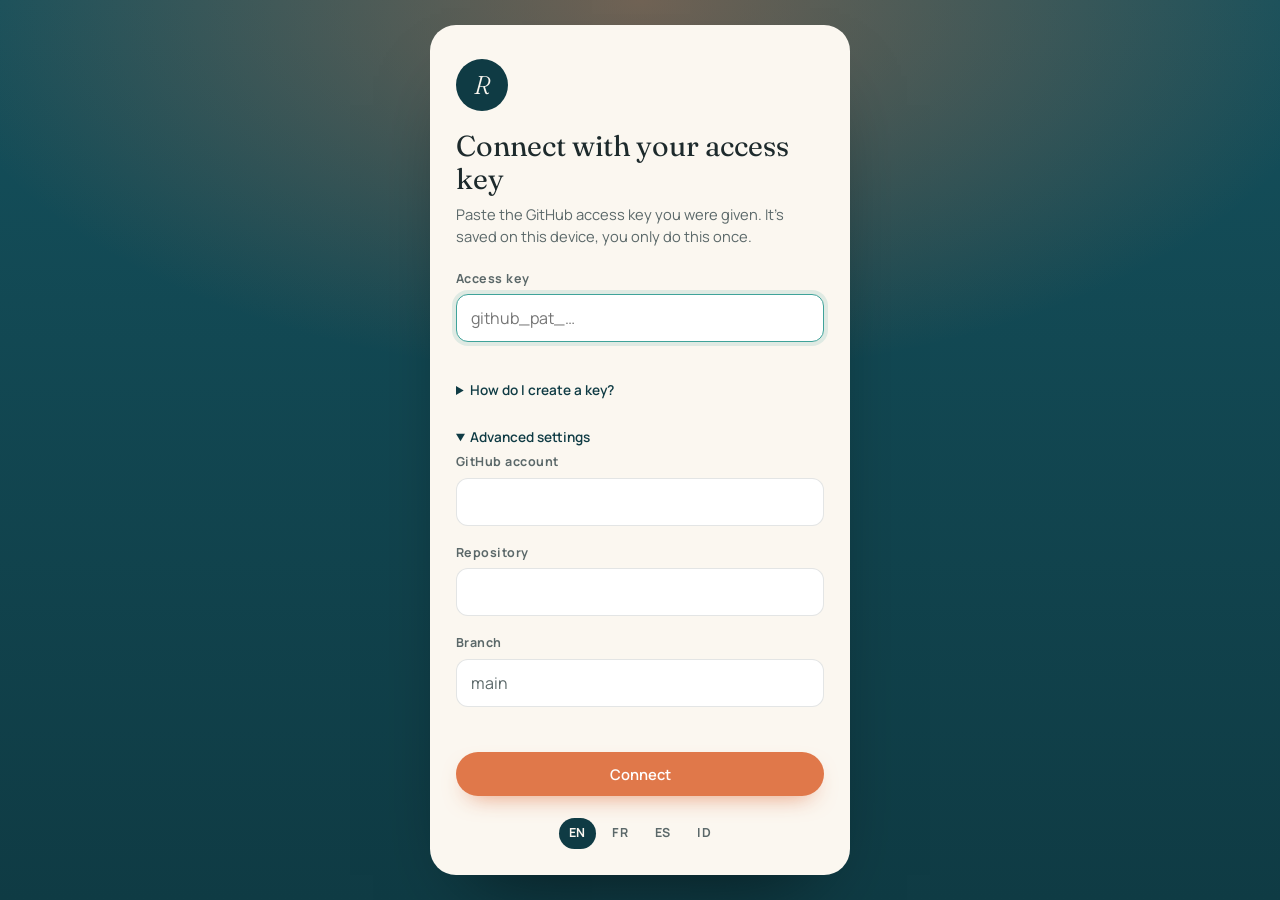
==== admin/index.html @ 3f1c8d72 "Add /admin: visual editor for all site content in 4 languages - admin/ page (mobile-first, EN/FR/ES/" ====
<!doctype html>
<html lang="en">
<head>
  <meta charset="utf-8">
  <meta name="viewport" content="width=device-width, initial-scale=1, viewport-fit=cover">
  <meta name="robots" content="noindex, nofollow">
  <meta name="theme-color" content="#0f3b44">
  <title>Ratus Villa · Admin</title>
  <link rel="icon" href="data:image/svg+xml,<svg xmlns='http://www.w3.org/2000/svg' viewBox='0 0 100 100'><circle cx='50' cy='50' r='48' fill='%23e0784a'/><text x='50' y='66' font-size='48' text-anchor='middle' fill='%23fff' font-family='Georgia'>R</text></svg>">
  <link rel="preconnect" href="https://fonts.googleapis.com">
  <link rel="preconnect" href="https://fonts.gstatic.com" crossorigin>
  <link href="https://fonts.googleapis.com/css2?family=Fraunces:ital,opsz,wght@0,9..144,300;0,9..144,400;1,9..144,300&family=Manrope:wght@400;500;600;700&display=swap" rel="stylesheet">
  <link rel="stylesheet" href="admin.css">
</head>
<body>
  <div id="app" class="app-loading">
    <div class="splash"><span class="splash__mark">R</span><span class="splash__bar"></span></div>
  </div>

  <!-- Icônes propres à l'admin (les icônes du site sont chargées depuis ../index.html) -->
  <svg width="0" height="0" style="position:absolute" aria-hidden="true">
    <symbol id="a-home" viewBox="0 0 24 24"><g fill="none" stroke="currentColor" stroke-width="1.7" stroke-linecap="round" stroke-linejoin="round"><path d="M3 11l9-7 9 7v9a1 1 0 0 1-1 1h-5v-6H9v6H4a1 1 0 0 1-1-1z"/></g></symbol>
    <symbol id="a-hand" viewBox="0 0 24 24"><g fill="none" stroke="currentColor" stroke-width="1.7" stroke-linecap="round" stroke-linejoin="round"><path d="M7 11V6a1.5 1.5 0 0 1 3 0v4M10 10V4.5a1.5 1.5 0 0 1 3 0V10M13 10V5.5a1.5 1.5 0 0 1 3 0V12M16 9.5a1.5 1.5 0 0 1 3 0V15a6 6 0 0 1-6 6h-1a6 6 0 0 1-5-2.7L4.2 14a1.5 1.5 0 0 1 2.5-1.7L8 14"/></g></symbol>
    <symbol id="a-villa" viewBox="0 0 24 24"><g fill="none" stroke="currentColor" stroke-width="1.7" stroke-linecap="round" stroke-linejoin="round"><path d="M2 21h20M4 21V10l8-6 8 6v11M9 21v-6h6v6"/></g></symbol>
    <symbol id="a-images" viewBox="0 0 24 24"><g fill="none" stroke="currentColor" stroke-width="1.7" stroke-linecap="round" stroke-linejoin="round"><rect x="3" y="5" width="14" height="12" rx="2"/><path d="M7 21h12a2 2 0 0 0 2-2V9M3 14l4-4 4 4 2-2 4 4"/><circle cx="12.5" cy="8.5" r="1.2"/></g></symbol>
    <symbol id="a-grid" viewBox="0 0 24 24"><g fill="none" stroke="currentColor" stroke-width="1.7"><rect x="3" y="3" width="8" height="8" rx="2"/><rect x="13" y="3" width="8" height="8" rx="2"/><rect x="3" y="13" width="8" height="8" rx="2"/><rect x="13" y="13" width="8" height="8" rx="2"/></g></symbol>
    <symbol id="a-chat" viewBox="0 0 24 24"><g fill="none" stroke="currentColor" stroke-width="1.7" stroke-linecap="round" stroke-linejoin="round"><path d="M4 5h16v11H9l-5 4z"/></g></symbol>
    <symbol id="a-menu" viewBox="0 0 24 24"><path fill="none" stroke="currentColor" stroke-width="1.8" stroke-linecap="round" d="M4 7h16M4 12h16M4 17h10"/></symbol>
    <symbol id="a-gear" viewBox="0 0 24 24"><g fill="none" stroke="currentColor" stroke-width="1.7" stroke-linecap="round" stroke-linejoin="round"><circle cx="12" cy="12" r="3"/><path d="M19.4 15a1.7 1.7 0 0 0 .3 1.8l.1.1a2 2 0 1 1-2.8 2.8l-.1-.1a1.7 1.7 0 0 0-1.8-.3 1.7 1.7 0 0 0-1 1.5V21a2 2 0 1 1-4 0v-.1a1.7 1.7 0 0 0-1.1-1.5 1.7 1.7 0 0 0-1.8.3l-.1.1a2 2 0 1 1-2.8-2.8l.1-.1a1.7 1.7 0 0 0 .3-1.8 1.7 1.7 0 0 0-1.5-1H3a2 2 0 1 1 0-4h.1a1.7 1.7 0 0 0 1.5-1.1 1.7 1.7 0 0 0-.3-1.8l-.1-.1a2 2 0 1 1 2.8-2.8l.1.1a1.7 1.7 0 0 0 1.8.3H9a1.7 1.7 0 0 0 1-1.5V3a2 2 0 1 1 4 0v.1a1.7 1.7 0 0 0 1 1.5 1.7 1.7 0 0 0 1.8-.3l.1-.1a2 2 0 1 1 2.8 2.8l-.1.1a1.7 1.7 0 0 0-.3 1.8V9a1.7 1.7 0 0 0 1.5 1H21a2 2 0 1 1 0 4h-.1a1.7 1.7 0 0 0-1.5 1z"/></g></symbol>
    <symbol id="a-eye" viewBox="0 0 24 24"><g fill="none" stroke="currentColor" stroke-width="1.7" stroke-linecap="round" stroke-linejoin="round"><path d="M2 12s3.6-7 10-7 10 7 10 7-3.6 7-10 7S2 12 2 12z"/><circle cx="12" cy="12" r="3"/></g></symbol>
    <symbol id="a-rocket" viewBox="0 0 24 24"><g fill="none" stroke="currentColor" stroke-width="1.7" stroke-linecap="round" stroke-linejoin="round"><path d="M5 15c-1.5 1.3-2 5-2 5s3.7-.5 5-2M9 15l-3-3c1-4.5 5.5-9 12-9 0 6.5-4.5 11-9 12z"/><circle cx="14.5" cy="9.5" r="1.5"/></g></symbol>
    <symbol id="a-up" viewBox="0 0 24 24"><path fill="none" stroke="currentColor" stroke-width="2" stroke-linecap="round" stroke-linejoin="round" d="M6 15l6-6 6 6"/></symbol>
    <symbol id="a-down" viewBox="0 0 24 24"><path fill="none" stroke="currentColor" stroke-width="2" stroke-linecap="round" stroke-linejoin="round" d="M6 9l6 6 6-6"/></symbol>
    <symbol id="a-left" viewBox="0 0 24 24"><path fill="none" stroke="currentColor" stroke-width="2" stroke-linecap="round" stroke-linejoin="round" d="M15 6l-6 6 6 6"/></symbol>
    <symbol id="a-right" viewBox="0 0 24 24"><path fill="none" stroke="currentColor" stroke-width="2" stroke-linecap="round" stroke-linejoin="round" d="M9 6l6 6-6 6"/></symbol>
    <symbol id="a-trash" viewBox="0 0 24 24"><g fill="none" stroke="currentColor" stroke-width="1.7" stroke-linecap="round" stroke-linejoin="round"><path d="M4 7h16M10 11v6M14 11v6M6 7l1 13h10l1-13M9 7V4h6v3"/></g></symbol>
    <symbol id="a-copy" viewBox="0 0 24 24"><g fill="none" stroke="currentColor" stroke-width="1.7" stroke-linejoin="round"><rect x="8" y="8" width="12" height="12" rx="2"/><path d="M16 8V5a1 1 0 0 0-1-1H5a1 1 0 0 0-1 1v10a1 1 0 0 0 1 1h3"/></g></symbol>
    <symbol id="a-plus" viewBox="0 0 24 24"><path fill="none" stroke="currentColor" stroke-width="2" stroke-linecap="round" d="M12 5v14M5 12h14"/></symbol>
    <symbol id="a-upload" viewBox="0 0 24 24"><g fill="none" stroke="currentColor" stroke-width="1.8" stroke-linecap="round" stroke-linejoin="round"><path d="M12 16V4M7 9l5-5 5 5M4 16v3a1 1 0 0 0 1 1h14a1 1 0 0 0 1-1v-3"/></g></symbol>
    <symbol id="a-translate" viewBox="0 0 24 24"><g fill="none" stroke="currentColor" stroke-width="1.7" stroke-linecap="round" stroke-linejoin="round"><path d="M4 5h8M8 3v2M6 5c0 4 2.5 7 6 8M10 5c-.5 3.5-3 6.5-6 8M13 21l4-9 4 9M14.5 18h5"/></g></symbol>
    <symbol id="a-x" viewBox="0 0 24 24"><path fill="none" stroke="currentColor" stroke-width="2" stroke-linecap="round" d="M6 6l12 12M18 6L6 18"/></symbol>
    <symbol id="a-check" viewBox="0 0 24 24"><path fill="none" stroke="currentColor" stroke-width="2.2" stroke-linecap="round" stroke-linejoin="round" d="M5 12.5l4.5 4.5L19 7"/></symbol>
    <symbol id="a-edit" viewBox="0 0 24 24"><g fill="none" stroke="currentColor" stroke-width="1.7" stroke-linecap="round" stroke-linejoin="round"><path d="M4 20h4L19 9l-4-4L4 16z"/><path d="M13.5 6.5l4 4"/></g></symbol>
    <symbol id="a-ext" viewBox="0 0 24 24"><g fill="none" stroke="currentColor" stroke-width="1.8" stroke-linecap="round" stroke-linejoin="round"><path d="M14 4h6v6M20 4l-9 9M18 14v5a1 1 0 0 1-1 1H5a1 1 0 0 1-1-1V7a1 1 0 0 1 1-1h5"/></g></symbol>
    <symbol id="a-out" viewBox="0 0 24 24"><g fill="none" stroke="currentColor" stroke-width="1.8" stroke-linecap="round" stroke-linejoin="round"><path d="M15 4h4a1 1 0 0 1 1 1v14a1 1 0 0 1-1 1h-4M10 17l5-5-5-5M15 12H3"/></g></symbol>
    <symbol id="a-moon" viewBox="0 0 24 24"><path fill="none" stroke="currentColor" stroke-width="1.7" stroke-linejoin="round" d="M20 14.5A8 8 0 1 1 9.5 4a6.5 6.5 0 0 0 10.5 10.5z"/></symbol>
    <symbol id="a-cart" viewBox="0 0 24 24"><g fill="none" stroke="currentColor" stroke-width="1.7" stroke-linecap="round" stroke-linejoin="round"><path d="M3 4h2l2.5 11h11L21 7H6.2"/><circle cx="9" cy="19.5" r="1.3"/><circle cx="17" cy="19.5" r="1.3"/></g></symbol>
  </svg>

  <script src="admin-i18n.js"></script>
  <script src="admin.js"></script>
</body>
</html>
---- admin/admin.css ----
/* ==========================================================================
   RATUS VILLA — Admin
   ========================================================================== */
:root {
  --cream: #fbf7f0; --sand: #f2e9dc; --sand-2: #e8dccb; --line: rgba(29,42,44,.12);
  --ink: #1d2a2c; --ink-soft: #5b6869; --ocean: #0f3b44; --ocean-2: #14505c; --lagoon: #3fa39a;
  --sunset: #e0784a; --gold: #c9a46a; --danger: #c2453a; --ok: #2f9e6e; --wa: #25d366;
  --serif: "Fraunces", Georgia, serif; --sans: "Manrope", system-ui, -apple-system, "Segoe UI", sans-serif;
  --ease: cubic-bezier(.22,.8,.24,1); --r: 18px; --r-sm: 12px;
  --head-h: 64px; --side-w: 264px;
}
*, *::before, *::after { box-sizing: border-box; }
html, body { margin: 0; }
body { font-family: var(--sans); font-size: 15px; line-height: 1.5; color: var(--ink); background: var(--sand); -webkit-font-smoothing: antialiased; }
button, input, textarea, select { font: inherit; color: inherit; }
button { cursor: pointer; background: none; border: 0; padding: 0; }
a { color: inherit; }
.ico { width: 20px; height: 20px; flex: none; }
[hidden] { display: none !important; }

/* ---------- splash ---------- */
.splash { position: fixed; inset: 0; display: grid; place-items: center; align-content: center; gap: 18px; background: var(--ocean); }
.splash__mark { width: 64px; height: 64px; border-radius: 50%; display: grid; place-items: center; border: 1px solid var(--gold); color: var(--cream); font: italic 300 2rem var(--serif); }
.splash__bar { width: 120px; height: 2px; background: rgba(255,255,255,.15); position: relative; overflow: hidden; border-radius: 2px; }
.splash__bar::after { content: ""; position: absolute; inset: 0; width: 40%; background: var(--gold); animation: bar 1.1s ease-in-out infinite; }
@keyframes bar { from { transform: translateX(-100%); } to { transform: translateX(250%); } }

/* ---------- buttons ---------- */
.btn { display: inline-flex; align-items: center; justify-content: center; gap: 8px; min-height: 44px; padding: 0 18px; border-radius: 999px; font-weight: 600; font-size: .92rem; transition: transform .25s var(--ease), background .25s, box-shadow .25s, opacity .2s; white-space: nowrap; }
.btn:active { transform: scale(.97); }
.btn:disabled { opacity: .45; cursor: not-allowed; }
.btn--primary { background: var(--sunset); color: #fff; box-shadow: 0 10px 24px -12px rgba(224,120,74,.9); }
.btn--primary:hover:not(:disabled) { background: #d26a3d; }
.btn--dark { background: var(--ocean); color: var(--cream); }
.btn--dark:hover:not(:disabled) { background: var(--ocean-2); }
.btn--ghost { border: 1px solid var(--line); background: #fff; }
.btn--ghost:hover:not(:disabled) { border-color: var(--ocean); }
.btn--soft { background: var(--sand); }
.btn--soft:hover:not(:disabled) { background: var(--sand-2); }
.btn--danger { color: var(--danger); border: 1px solid rgba(194,69,58,.3); background: #fff; }
.btn--sm { min-height: 36px; padding: 0 14px; font-size: .84rem; }
.btn--block { width: 100%; }
.iconbtn { width: 38px; height: 38px; border-radius: 50%; display: grid; place-items: center; color: var(--ink-soft); transition: background .2s, color .2s; }
.iconbtn:hover:not(:disabled) { background: var(--sand); color: var(--ink); }
.iconbtn:disabled { opacity: .3; cursor: default; }
.iconbtn--danger:hover:not(:disabled) { background: #fbe9e6; color: var(--danger); }
.iconbtn .ico { width: 18px; height: 18px; }

/* ---------- login ---------- */
.login { min-height: 100vh; min-height: 100svh; display: grid; place-items: center; padding: 24px 16px; background: radial-gradient(80% 60% at 50% 0%, rgba(224,120,74,.45), transparent 70%), linear-gradient(180deg, var(--ocean-2), var(--ocean)); }
.login__card { width: min(100%, 420px); background: var(--cream); border-radius: 26px; padding: 34px 26px 26px; box-shadow: 0 40px 80px -40px rgba(0,0,0,.6); animation: rise .7s var(--ease) both; }
@keyframes rise { from { opacity: 0; transform: translateY(24px) scale(.98); } to { opacity: 1; transform: none; } }
.login__mark { width: 52px; height: 52px; border-radius: 50%; display: grid; place-items: center; background: var(--ocean); color: var(--cream); font: italic 300 1.6rem var(--serif); margin-bottom: 18px; }
.login h1 { font: 400 1.8rem/1.15 var(--serif); margin: 0 0 8px; }
.login p.sub { color: var(--ink-soft); margin: 0 0 22px; font-size: .92rem; }
.login form { display: grid; gap: 14px; }
.login .err { color: var(--danger); font-size: .88rem; min-height: 1.2em; margin: 0; }
.login details { font-size: .85rem; color: var(--ink-soft); }
.login details summary { cursor: pointer; font-weight: 600; color: var(--ocean); padding: 6px 0; }
.login__langs { display: flex; justify-content: center; gap: 6px; margin-top: 22px; }
.login__langs button { padding: 6px 10px; border-radius: 999px; font-size: .78rem; font-weight: 700; letter-spacing: .06em; color: var(--ink-soft); }
.login__langs button.is-on { background: var(--ocean); color: var(--cream); }
.check { display: flex; align-items: center; gap: 10px; font-size: .9rem; cursor: pointer; }
.check input { width: 18px; height: 18px; accent-color: var(--ocean); }

/* ---------- inputs ---------- */
.input, .textarea, .select { width: 100%; border: 1px solid var(--line); background: #fff; border-radius: var(--r-sm); padding: 11px 14px; font-size: 1rem; transition: border-color .2s, box-shadow .2s; }
.textarea { resize: vertical; min-height: 84px; line-height: 1.5; }
.input:focus, .textarea:focus, .select:focus { outline: none; border-color: var(--lagoon); box-shadow: 0 0 0 4px rgba(63,163,154,.15); }
.input--invalid { border-color: var(--danger) !important; }
.lbl { display: block; font-size: .78rem; font-weight: 700; letter-spacing: .04em; color: var(--ink-soft); margin-bottom: 6px; }

/* ---------- layout ---------- */
.shell { min-height: 100vh; }
.head { position: sticky; top: 0; z-index: 50; height: var(--head-h); display: flex; align-items: center; gap: 10px; padding: 0 14px; background: rgba(251,247,240,.92); backdrop-filter: blur(14px); -webkit-backdrop-filter: blur(14px); border-bottom: 1px solid var(--line); }
.head__brand { display: flex; align-items: center; gap: 10px; min-width: 0; }
.head__mark { width: 36px; height: 36px; border-radius: 50%; display: grid; place-items: center; background: var(--ocean); color: var(--cream); font: italic 300 1.15rem var(--serif); flex: none; }
.head__title { font: 400 1.1rem var(--serif); white-space: nowrap; overflow: hidden; text-overflow: ellipsis; }
.head__menu { display: none; }
.head__spacer { flex: 1; }
.head__status { font-size: .78rem; color: var(--ink-soft); display: flex; align-items: center; gap: 6px; white-space: nowrap; }
.head__status i { width: 8px; height: 8px; border-radius: 50%; background: var(--ok); }
.head__status.is-dirty i { background: var(--sunset); box-shadow: 0 0 0 4px rgba(224,120,74,.18); animation: pulse 1.8s infinite; }
@keyframes pulse { 50% { box-shadow: 0 0 0 7px rgba(224,120,74,0); } }
.publish { position: relative; }
.publish .dot { position: absolute; top: -3px; right: -3px; width: 12px; height: 12px; border-radius: 50%; background: var(--gold); border: 2px solid var(--cream); }

.langbar { position: sticky; top: var(--head-h); z-index: 40; display: flex; align-items: center; gap: 8px; padding: 10px 14px; background: var(--sand); border-bottom: 1px solid var(--line); overflow-x: auto; scrollbar-width: none; }
.langbar::-webkit-scrollbar { display: none; }
.langbar__lbl { font-size: .74rem; font-weight: 700; color: var(--ink-soft); letter-spacing: .05em; text-transform: uppercase; white-space: nowrap; }
.lpill { display: inline-flex; align-items: center; gap: 8px; padding: 7px 12px 7px 8px; border-radius: 999px; background: #fff; border: 1px solid var(--line); font-weight: 700; font-size: .82rem; white-space: nowrap; transition: background .25s, color .25s, border-color .25s; }
.lpill b { font-size: .7rem; letter-spacing: .08em; width: 26px; height: 26px; border-radius: 50%; display: grid; place-items: center; background: var(--sand); }
.lpill small { font-weight: 600; color: var(--ink-soft); font-size: .72rem; }
.lpill.is-on { background: var(--ocean); color: var(--cream); border-color: var(--ocean); }
.lpill.is-on b { background: var(--sunset); color: #fff; }
.lpill.is-on small { color: rgba(251,247,240,.7); }
.lpill .meter { width: 34px; height: 4px; border-radius: 4px; background: rgba(29,42,44,.12); overflow: hidden; }
.lpill.is-on .meter { background: rgba(255,255,255,.2); }
.lpill .meter span { display: block; height: 100%; background: var(--lagoon); border-radius: 4px; transition: width .5s var(--ease); }

.body { display: grid; grid-template-columns: var(--side-w) minmax(0, 1fr); }
.side { position: sticky; top: calc(var(--head-h) + 55px); align-self: start; height: calc(100vh - var(--head-h) - 55px); overflow-y: auto; padding: 16px 10px 30px; }
.nav__item { width: 100%; display: flex; align-items: center; gap: 12px; padding: 10px 12px; border-radius: 14px; font-weight: 600; font-size: .92rem; color: var(--ink-soft); text-align: left; transition: background .2s, color .2s; }
.nav__item .ico { width: 20px; height: 20px; }
.nav__item:hover { background: rgba(255,255,255,.6); color: var(--ink); }
.nav__item.is-on { background: #fff; color: var(--ocean); box-shadow: 0 6px 18px -12px rgba(15,59,68,.5); }
.nav__item.is-on .ico { color: var(--sunset); }
.nav__sep { height: 1px; background: var(--line); margin: 10px 12px; }
.nav__foot { padding: 14px 12px 0; display: grid; gap: 8px; }

.main { padding: 22px 22px 120px; min-width: 0; }
.sec-head { margin: 4px 0 18px; animation: fadeUp .5s var(--ease) both; }
.sec-head h2 { font: 400 clamp(1.6rem, 4vw, 2.2rem)/1.1 var(--serif); margin: 0 0 6px; }
.sec-head p { margin: 0; color: var(--ink-soft); }
@keyframes fadeUp { from { opacity: 0; transform: translateY(12px); } to { opacity: 1; transform: none; } }
.card { background: var(--cream); border-radius: var(--r); padding: 20px; margin-bottom: 16px; box-shadow: 0 1px 0 rgba(29,42,44,.04), 0 12px 30px -24px rgba(15,59,68,.45); animation: fadeUp .5s var(--ease) both; }
.card:nth-of-type(2) { animation-delay: .04s; } .card:nth-of-type(3) { animation-delay: .08s; } .card:nth-of-type(4) { animation-delay: .12s; }
.card__title { display: flex; align-items: center; gap: 10px; font-weight: 700; font-size: .78rem; letter-spacing: .14em; text-transform: uppercase; color: var(--sunset); margin: 0 0 16px; }
.card__title::before { content: ""; width: 18px; height: 1px; background: currentColor; }
.card p.note { margin: -6px 0 14px; color: var(--ink-soft); font-size: .88rem; }
.grid2 { display: grid; grid-template-columns: repeat(2, minmax(0, 1fr)); gap: 0 16px; }
.grid4 { display: grid; grid-template-columns: repeat(4, minmax(0, 1fr)); gap: 0 12px; }

/* ---------- field ---------- */
.field { margin-bottom: 18px; }
.field:last-child { margin-bottom: 0; }
.field__top { display: flex; align-items: center; justify-content: space-between; gap: 10px; margin-bottom: 6px; flex-wrap: wrap; }
.field__top .lbl { margin: 0; }
.field__hint { font-size: .8rem; color: var(--ink-soft); margin-top: 6px; }
.field__foot { display: flex; align-items: center; justify-content: space-between; gap: 10px; margin-top: 8px; flex-wrap: wrap; }
.chips { display: inline-flex; gap: 4px; }
.chip { min-width: 34px; height: 24px; padding: 0 6px; border-radius: 999px; font-size: .68rem; font-weight: 800; letter-spacing: .06em; display: inline-flex; align-items: center; justify-content: center; gap: 4px; background: var(--sand); color: var(--ink-soft); transition: background .2s, color .2s; }
.chip::after { content: ""; width: 6px; height: 6px; border-radius: 50%; background: var(--ok); }
.chip.is-empty::after { background: var(--sunset); }
.chip.is-on { background: var(--ocean); color: var(--cream); }
.tr-btn { display: inline-flex; align-items: center; gap: 6px; font-size: .8rem; font-weight: 700; color: var(--ocean); padding: 6px 10px; border-radius: 999px; background: rgba(63,163,154,.12); transition: background .2s; }
.tr-btn:hover:not(:disabled) { background: rgba(63,163,154,.22); }
.tr-btn:disabled { opacity: .45; cursor: default; }
.tr-btn .ico { width: 16px; height: 16px; }
.tr-btn.is-busy .ico { animation: spin 1s linear infinite; }
@keyframes spin { to { transform: rotate(360deg); } }
.flash { animation: flash 1.2s var(--ease); }
@keyframes flash { 0% { box-shadow: 0 0 0 0 rgba(63,163,154,.5); background: #eefaf7; } 100% { box-shadow: 0 0 0 10px rgba(63,163,154,0); } }
.wa-row { display: flex; gap: 8px; }
.wa-row .input { flex: 1; }

/* ---------- media field ---------- */
.media-field { display: flex; gap: 14px; align-items: center; flex-wrap: wrap; }
.thumb { width: 140px; aspect-ratio: 4/3; border-radius: var(--r-sm); background: var(--sand-2) center/cover no-repeat; position: relative; overflow: hidden; flex: none; display: grid; place-items: center; color: var(--ink-soft); }
.thumb video, .thumb img { width: 100%; height: 100%; object-fit: cover; display: block; }
.thumb--new::after { content: "NEW"; position: absolute; top: 6px; left: 6px; font-size: .6rem; font-weight: 800; letter-spacing: .1em; background: var(--gold); color: #fff; padding: 2px 6px; border-radius: 6px; }
.media-field__btns { display: flex; gap: 8px; flex-wrap: wrap; }

/* ---------- photo grid ---------- */
.pgrid { display: grid; grid-template-columns: repeat(auto-fill, minmax(150px, 1fr)); gap: 12px; }
.ptile { position: relative; border-radius: 14px; overflow: hidden; background: var(--sand-2); aspect-ratio: 4/3; box-shadow: 0 10px 22px -18px rgba(15,59,68,.7); transition: transform .3s var(--ease), box-shadow .3s, opacity .2s; touch-action: manipulation; }
.ptile img { width: 100%; height: 100%; object-fit: cover; display: block; pointer-events: none; }
.ptile__n { position: absolute; top: 8px; left: 8px; min-width: 24px; height: 24px; border-radius: 12px; padding: 0 7px; display: grid; place-items: center; font-size: .72rem; font-weight: 800; background: rgba(251,247,240,.92); color: var(--ocean); }
.ptile:first-child .ptile__n { background: var(--sunset); color: #fff; }
.ptile__bar { position: absolute; left: 0; right: 0; bottom: 0; display: flex; justify-content: space-between; padding: 6px; background: linear-gradient(transparent, rgba(10,30,34,.7)); }
.ptile__bar .iconbtn { width: 32px; height: 32px; color: #fff; background: rgba(255,255,255,.14); }
.ptile__bar .iconbtn:hover:not(:disabled) { background: rgba(255,255,255,.3); color: #fff; }
.ptile__bar .iconbtn--danger:hover:not(:disabled) { background: var(--danger); }
.ptile.is-drag { opacity: .4; }
.ptile.is-over { transform: scale(1.04); box-shadow: 0 0 0 3px var(--lagoon); }
.ptile--add { display: grid; place-items: center; align-content: center; gap: 8px; border: 2px dashed rgba(15,59,68,.25); background: rgba(255,255,255,.5); color: var(--ocean); font-weight: 700; font-size: .85rem; box-shadow: none; cursor: pointer; transition: background .2s, border-color .2s; }
.ptile--add:hover { background: #fff; border-color: var(--lagoon); }
.ptile--add .ico { width: 28px; height: 28px; }
.ptile--alt-missing::before { content: "!"; position: absolute; top: 8px; right: 8px; width: 22px; height: 22px; border-radius: 50%; display: grid; place-items: center; background: var(--gold); color: #fff; font-weight: 800; font-size: .75rem; z-index: 1; }

/* ---------- list ---------- */
.list { display: grid; gap: 12px; }
.item { border: 1px solid var(--line); border-radius: 16px; background: #fff; overflow: hidden; transition: box-shadow .3s; }
.item.is-open { box-shadow: 0 16px 34px -26px rgba(15,59,68,.7); }
.item__head { display: flex; align-items: center; gap: 8px; padding: 8px 8px 8px 14px; cursor: pointer; user-select: none; }
.item__icon { width: 34px; height: 34px; border-radius: 10px; display: grid; place-items: center; background: var(--sand); color: var(--ocean); flex: none; }
.item__icon .ico { width: 18px; height: 18px; }
.item__title { flex: 1; min-width: 0; font-weight: 700; white-space: nowrap; overflow: hidden; text-overflow: ellipsis; }
.item__title small { display: block; font-weight: 500; color: var(--ink-soft); font-size: .8rem; overflow: hidden; text-overflow: ellipsis; }
.item__caret { transition: transform .3s var(--ease); color: var(--ink-soft); }
.item.is-open .item__caret { transform: rotate(180deg); }
.item__body { padding: 4px 16px 18px; border-top: 1px solid var(--line); display: none; }
.item.is-open .item__body { display: block; animation: fadeUp .35s var(--ease) both; padding-top: 16px; }
.item__tools { display: flex; gap: 2px; }
.item__tools--body { display: none; justify-content: flex-end; margin: -6px -6px 8px; }
.add-btn { margin-top: 12px; }

/* ---------- icon picker ---------- */
.ipick { display: inline-flex; align-items: center; gap: 10px; padding: 8px 14px 8px 8px; border: 1px solid var(--line); border-radius: 14px; background: #fff; font-weight: 600; font-size: .88rem; }
.ipick span.sw { width: 34px; height: 34px; border-radius: 10px; display: grid; place-items: center; background: var(--sand); color: var(--ocean); }
.ipop { display: grid; grid-template-columns: repeat(auto-fill, minmax(52px, 1fr)); gap: 8px; margin-top: 10px; padding: 12px; background: var(--sand); border-radius: 14px; }
.ipop button { aspect-ratio: 1; border-radius: 12px; display: grid; place-items: center; background: #fff; color: var(--ocean); transition: transform .2s var(--ease), background .2s; }
.ipop button:hover { transform: scale(1.08); }
.ipop button.is-on { background: var(--ocean); color: var(--cream); }

/* ---------- preview ---------- */
.preview { position: fixed; z-index: 80; top: 0; right: 0; bottom: 0; width: min(440px, 100%); background: var(--ocean); box-shadow: -30px 0 60px -30px rgba(0,0,0,.6); display: flex; flex-direction: column; transform: translateX(105%); transition: transform .55s var(--ease); }
.preview.is-open { transform: none; }
.preview__bar { display: flex; align-items: center; gap: 8px; padding: 10px 12px; color: var(--cream); }
.preview__bar b { flex: 1; font: 400 1.05rem var(--serif); }
.preview__bar .iconbtn { color: var(--cream); }
.preview__bar .iconbtn:hover { background: rgba(255,255,255,.12); color: #fff; }
.preview__frame { flex: 1; margin: 0 10px 10px; border-radius: 22px; overflow: hidden; background: #fff; position: relative; }
.preview__frame iframe { width: 100%; height: 100%; border: 0; display: block; }
.preview__langs { display: flex; gap: 4px; }
.preview__langs button { padding: 4px 8px; border-radius: 999px; font-size: .7rem; font-weight: 800; color: rgba(251,247,240,.65); }
.preview__langs button.is-on { background: var(--sunset); color: #fff; }
body.has-preview .main { padding-right: calc(440px + 22px); }

/* ---------- modal / toast ---------- */
.modal { position: fixed; inset: 0; z-index: 200; display: grid; place-items: center; padding: 16px; background: rgba(8,24,28,.55); backdrop-filter: blur(6px); animation: fade .25s ease both; }
@keyframes fade { from { opacity: 0; } }
.modal__card { width: min(100%, 440px); max-height: calc(100vh - 32px); overflow: auto; background: var(--cream); border-radius: 22px; padding: 24px; box-shadow: 0 40px 80px -30px rgba(0,0,0,.6); animation: rise .45s var(--ease) both; }
.modal__card h3 { font: 400 1.5rem/1.2 var(--serif); margin: 0 0 10px; }
.modal__card p { margin: 0 0 18px; color: var(--ink-soft); }
.modal__btns { display: flex; justify-content: flex-end; gap: 10px; flex-wrap: wrap; }
.steps { display: grid; gap: 10px; margin: 6px 0 18px; }
.step { display: flex; align-items: center; gap: 12px; font-weight: 600; color: var(--ink-soft); }
.step i { width: 26px; height: 26px; border-radius: 50%; display: grid; place-items: center; background: var(--sand); flex: none; font-style: normal; }
.step.is-run { color: var(--ink); } .step.is-run i::after { content: ""; width: 12px; height: 12px; border-radius: 50%; border: 2px solid var(--lagoon); border-right-color: transparent; animation: spin .8s linear infinite; }
.step.is-done { color: var(--ink); } .step.is-done i { background: var(--ok); color: #fff; }
.step.is-err i { background: var(--danger); color: #fff; }
.big-ok { width: 72px; height: 72px; border-radius: 50%; display: grid; place-items: center; background: var(--ok); color: #fff; margin: 4px auto 16px; animation: pop .6s var(--ease) both; }
.big-ok .ico { width: 36px; height: 36px; }
@keyframes pop { 0% { transform: scale(.4); opacity: 0; } 70% { transform: scale(1.1); } 100% { transform: none; opacity: 1; } }
.toasts { position: fixed; z-index: 300; left: 50%; bottom: 20px; transform: translateX(-50%); display: grid; gap: 8px; width: min(92vw, 420px); pointer-events: none; }
.toast { background: var(--ocean); color: var(--cream); padding: 12px 16px; border-radius: 14px; font-size: .9rem; font-weight: 600; box-shadow: 0 20px 40px -20px rgba(0,0,0,.6); animation: rise .4s var(--ease) both; }
.toast--err { background: var(--danger); }
.toast--ok { background: var(--ok); }

.drawer-backdrop { display: none; }
.rowlist { display: grid; gap: 8px; }
.rowlist__item { display: flex; align-items: center; justify-content: space-between; gap: 10px; padding: 10px 12px; background: #fff; border: 1px solid var(--line); border-radius: 12px; font-size: .88rem; }

/* ---------- responsive ---------- */
@media (max-width: 1100px) { body.has-preview .main { padding-right: 22px; } }
@media (max-width: 900px) {
  .head__menu { display: grid; }
  .head__status span { display: none; }
  .body { display: block; }
  .side { position: fixed; z-index: 90; top: 0; left: 0; bottom: 0; height: auto; width: min(300px, 86vw); background: var(--sand); padding-top: 20px; transform: translateX(-105%); transition: transform .45s var(--ease); box-shadow: 30px 0 60px -30px rgba(0,0,0,.5); }
  body.menu-open .side { transform: none; }
  .drawer-backdrop { display: block; position: fixed; inset: 0; z-index: 85; background: rgba(8,24,28,.45); opacity: 0; pointer-events: none; transition: opacity .3s; }
  body.menu-open .drawer-backdrop { opacity: 1; pointer-events: auto; }
  .main { padding: 16px 14px 120px; }
  .card { padding: 16px; border-radius: 16px; }
  .grid4 { grid-template-columns: repeat(2, minmax(0, 1fr)); }
  .preview { width: 100%; }
  .head .btn span.hide-sm { display: none; }
  .head .btn { padding: 0 14px; }
}
@media (max-width: 560px) {
  .item__head .item__tools { display: none; }
  .item__tools--body { display: flex; }
  .grid2 { grid-template-columns: 1fr; }
  .head__title { display: none; }
  .lpill small, .lpill .meter { display: none; }
  .pgrid { grid-template-columns: repeat(2, minmax(0, 1fr)); gap: 10px; }
  .thumb { width: 110px; }
}
@media (min-width: 901px) {
  .preview { top: var(--head-h); border-top-left-radius: 22px; }
}
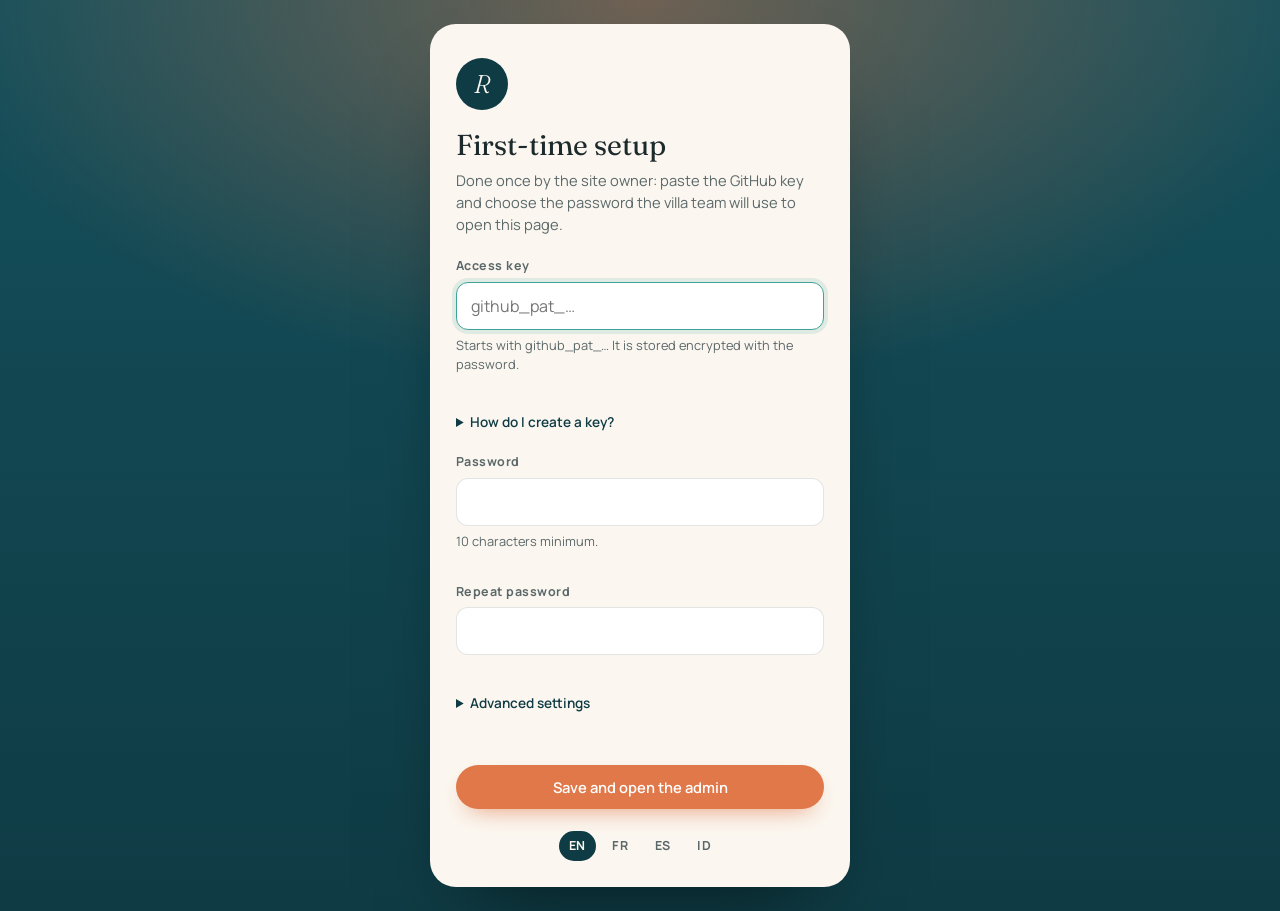
==== commit d0545ecf: "Admin: GitHub-only publishing with a simple team password - Remove the PHP backend; the admin always" ====
--- a/admin/index.html
+++ b/admin/index.html
@@ -4,6 +4,8 @@
   <meta charset="utf-8">
   <meta name="viewport" content="width=device-width, initial-scale=1, viewport-fit=cover">
   <meta name="robots" content="noindex, nofollow">
+  <!-- Dépôt GitHub du site (utilisé par l'admin pour enregistrer) -->
+  <meta name="ratus-repo" content="Pardival/ratus-villa">
   <meta name="theme-color" content="#0f3b44">
   <title>Ratus Villa · Admin</title>
   <link rel="icon" href="data:image/svg+xml,<svg xmlns='http://www.w3.org/2000/svg' viewBox='0 0 100 100'><circle cx='50' cy='50' r='48' fill='%23e0784a'/><text x='50' y='66' font-size='48' text-anchor='middle' fill='%23fff' font-family='Georgia'>R</text></svg>">
